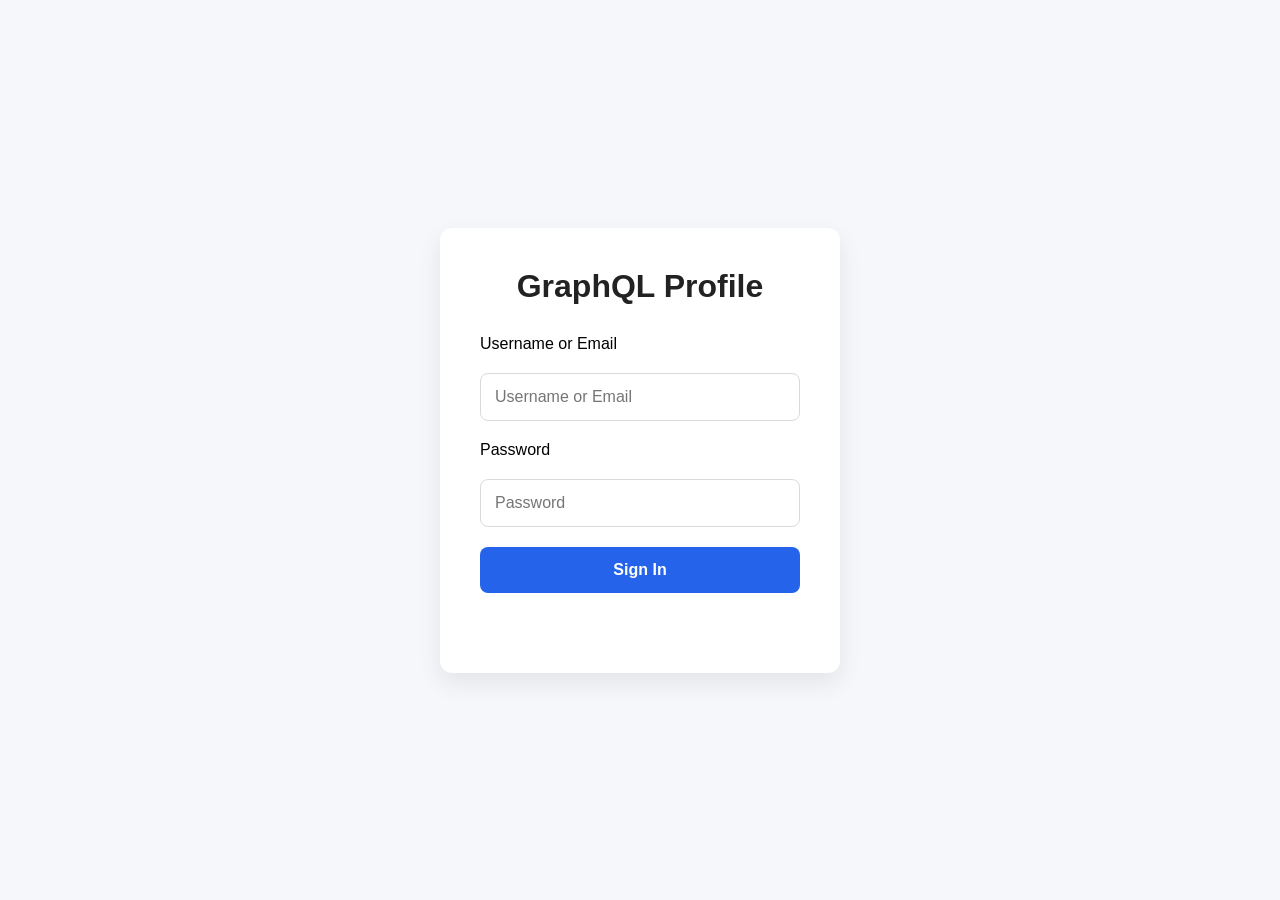
==== index.html @ 3471a65f "build arch && login html" ====
<!DOCTYPE html>
<html lang="en">
<head>
    <meta charset="UTF-8">
    <meta name="viewport" content="width=device-width, initial-scale=1.0">
    <title>Zone01- Profile</title>
     <link rel="stylesheet" href="css/login.css">
</head>
<body>

<div class="login-container">

    <h1>GraphQL Profile</h1>

    <form id="login-form">

        <label for="identifier">Username or Email</label>
        <input
            id="identifier"
            type="text"
            placeholder="Username or Email"
        >

        <label for="password">Password</label>
        <input
            id="password"
            type="password"
            placeholder="Password"
        >

        <button type="submit">
            Sign In
        </button>

        <p id="error-message"></p>

    </form>

</div>

<script type="module" src="./js/login.js"></script>

</body>
</html>
---- css/login.css ----
/* Reset */

* {
    margin: 0;
    padding: 0;
    box-sizing: border-box;
}

body {
    font-family: Arial, Helvetica, sans-serif;
    background-color: #f5f7fb;

    display: flex;
    justify-content: center;
    align-items: center;

    min-height: 100vh;
}

/* Login Card */

.login-container {
    width: 100%;
    max-width: 400px;

    background: white;

    padding: 40px;
    border-radius: 12px;

    box-shadow: 0 10px 25px rgba(0, 0, 0, 0.08);
}

/* Title */

.login-container h1 {
    text-align: center;
    margin-bottom: 30px;

    color: #222;
}

/* Form */

#login-form {
    display: flex;
    flex-direction: column;
    gap: 20px;
}

/* Inputs */

#login-form input {
    padding: 14px;

    border: 1px solid #d9d9d9;
    border-radius: 8px;

    font-size: 16px;

    outline: none;
    transition: 0.3s;
}

#login-form input:focus {
    border-color: #2563eb;
}

/* Button */

#login-form button {
    padding: 14px;

    border: none;
    border-radius: 8px;

    background-color: #2563eb;
    color: white;

    font-size: 16px;
    font-weight: bold;

    cursor: pointer;

    transition: 0.3s;
}

#login-form button:hover {
    background-color: #1d4ed8;
}

/* Error Message */

#error-message {
    min-height: 20px;

    color: #dc2626;

    text-align: center;

    font-size: 14px;
}
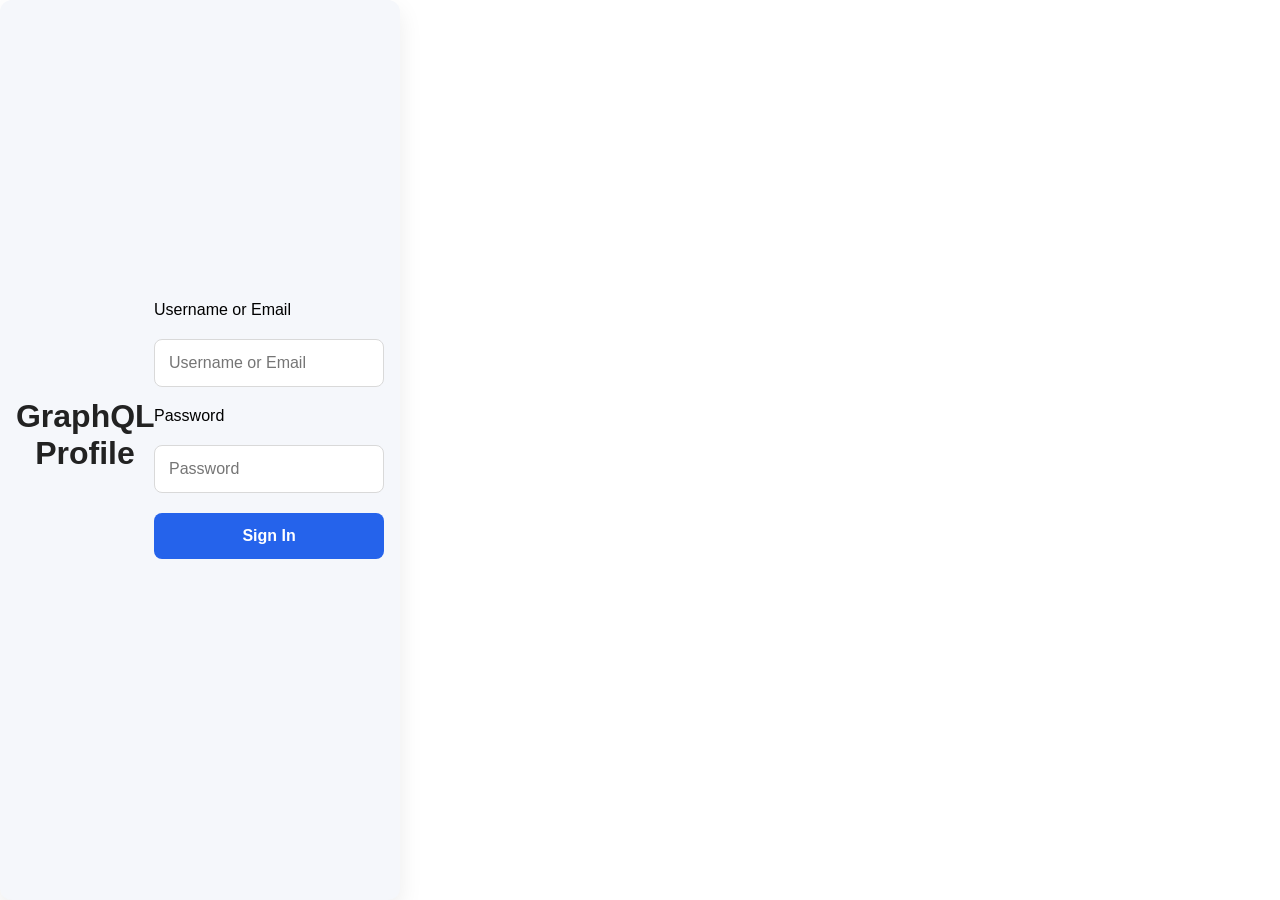
==== commit 9f8143a5: "change layout" ====
--- a/index.html
+++ b/index.html
@@ -3,42 +3,76 @@
 <head>
     <meta charset="UTF-8">
     <meta name="viewport" content="width=device-width, initial-scale=1.0">
-    <title>Zone01- Profile</title>
-     <link rel="stylesheet" href="css/login.css">
+    <title>Zone01 - GraphQL Profile</title>
+    <link rel="stylesheet" href="./css/style.css"> <!-- تقدر تجمع الـ CSS هنا -->
 </head>
 <body>
 
-<div class="login-container">
+    <!-- قسم تسجيل الدخول -->
+    <div id="login-section" class="login-container">
+        <h1>GraphQL Profile</h1>
+        <form id="login-form">
+            <label for="identifier">Username or Email</label>
+            <input id="identifier" type="text" placeholder="Username or Email">
+            
+            <label for="password">Password</label>
+            <input id="password" type="password" placeholder="Password">
+            
+            <button type="submit">Sign In</button>
+            <p id="error-message"></p>
+        </form>
+    </div>
 
-    <h1>GraphQL Profile</h1>
+    <!-- قسم البروفايل (غادي يكون مخفي في الأول) -->
+    <div id="profile-section" class="dashboard hidden">
+        <!-- هنا غتحط داكشي ديال الـ Layout لي قادينا في الرسالة السابقة -->
+        
+        <!-- Header -->
+        <header class="header">
+            <div class="logo">Zone01-GraphQL</div>
+            <div class="online-status"><span class="dot"></span> online</div>
+            <button id="logout-btn">Sign Out</button>
+        </header>
 
-    <form id="login-form">
+        <!-- Main Layout (Sidebar + Content) -->
+        <div class="main-container">
+            
+            <!-- Left Sidebar -->
+            <aside class="sidebar">
+                <div class="avatar-section" id="avatar-container">
+                    <!-- Avatar will be injected here -->
+                </div>
+                <div class="user-info" id="user-info-container">
+                    <!-- User info (username, cohort, etc.) will be injected here -->
+                </div>
+            </aside>
 
-        <label for="identifier">Username or Email</label>
-        <input
-            id="identifier"
-            type="text"
-            placeholder="Username or Email"
-        >
+            <!-- Right Content -->
+            <main class="content">
+                
+                <!-- Statistics Cards -->
+                <div class="stats-row" id="stats-container">
+                    <div class="stat-card" id="audit-card">...</div>
+                    <div class="stat-card" id="xp-card">...</div>
+                    <div class="stat-card" id="level-card">...</div>
+                </div>
 
-        <label for="password">Password</label>
-        <input
-            id="password"
-            type="password"
-            placeholder="Password"
-        >
+                <!-- Graphs Section -->
+                <div class="graphs-row">
+                    <div class="graph-card exp-graph">
+                        <h3>EXP over time</h3>
+                        <svg id="xp-graph" viewBox="0 0 700 350" preserveAspectRatio="none" style="width: 100%; height: 100%; min-height: 250px;"></svg>
+                    </div>
+                    
+                    <div class="graph-card skills-graph">
+                        <h3>Skills</h3>
+                        <div id="skills-chart"></div>
+                    </div>
+                </div>
+                
+            </main>
+        </div>
 
-        <button type="submit">
-            Sign In
-        </button>
-
-        <p id="error-message"></p>
-
-    </form>
-
-</div>
-
-<script type="module" src="./js/login.js"></script>
-
+    <script type="module" src="./js/main.js"></script>
 </body>
 </html>
--- a/css/style.css
+++ b/css/style.css
@@ -0,0 +1,329 @@
+/* =========================================================
+   1. الإعدادات العامة (Reset & Utilities)
+========================================================= */
+* {
+    margin: 0;
+    padding: 0;
+    box-sizing: border-box;
+}
+
+body {
+    font-family: 'Inter', -apple-system, BlinkMacSystemFont, "Segoe UI", Roboto, sans-serif;
+    /* حيدنا لون الخلفية من body وغادي نعطيوه لكل قسم بوحدو باش مايوقعش تضارب */
+}
+
+/* هاد الكلاس هو باش كنخفيو الصفحات */
+.hidden {
+    display: none !important;
+}
+
+
+/* =========================================================
+   2. قسم تسجيل الدخول (Login Section)
+========================================================= */
+#login-section {
+    background-color: #f5f7fb;
+    display: flex;
+    justify-content: center;
+    align-items: center;
+    min-height: 100vh;
+}
+
+.login-container {
+    width: 100%;
+    max-width: 400px;
+    background: white;
+    padding: 40px;
+    border-radius: 12px;
+    box-shadow: 0 10px 25px rgba(0, 0, 0, 0.08);
+}
+
+.login-container h1 {
+    text-align: center;
+    margin-bottom: 30px;
+    color: #222;
+}
+
+#login-form {
+    display: flex;
+    flex-direction: column;
+    gap: 20px;
+}
+
+#login-form input {
+    padding: 14px;
+    border: 1px solid #d9d9d9;
+    border-radius: 8px;
+    font-size: 16px;
+    outline: none;
+    transition: 0.3s;
+}
+
+#login-form input:focus {
+    border-color: #2563eb;
+}
+
+#login-form button {
+    padding: 14px;
+    border: none;
+    border-radius: 8px;
+    background-color: #2563eb;
+    color: white;
+    font-size: 16px;
+    font-weight: bold;
+    cursor: pointer;
+    transition: 0.3s;
+}
+
+#login-form button:hover {
+    background-color: #1d4ed8;
+}
+
+#error-message {
+    min-height: 20px;
+    color: #dc2626;
+    text-align: center;
+    font-size: 14px;
+}
+
+
+/* =========================================================
+   3. قسم البروفايل (Profile Section) - الهيكلة العامة
+========================================================= */
+#profile-section {
+    background-color: #0b0f19;
+    color: white;
+    min-height: 100vh;
+    padding: 20px;
+    display: flex;
+    flex-direction: column;
+}
+
+.dashboard {
+    width: 100%;
+    /* حيدنا max-width: 1200px باش يشد العرض كامل */
+    flex: 1; /* باش ياخد الطول ديال الشاشة كامل */
+    display: flex;
+    flex-direction: column;
+    gap: 20px;
+}
+
+/* التقسيم ديال السايدبار والمحتوى */
+.main-container {
+    display: grid;
+    grid-template-columns: 280px 1fr; /* السايدبار فيه 280px والباقي للمحتوى */
+    gap: 20px;
+    flex: 1; /* كيتمدد باش يعمر الفراغ اللي لتحت */
+}
+
+/* السايدبار (Left) - جمعنا الصورة والمعلومات في عمود واحد متصل بحال الصورة */
+.sidebar {
+    background: #1e293b;
+    border-radius: 12px;
+    padding: 20px;
+    display: flex;
+    flex-direction: column;
+    gap: 30px; /* مسافة بين الصورة والمعلومات */
+    border: 1px solid #1b2338;
+}
+
+/* المحتوى (Right) */
+.content {
+    display: flex;
+    flex-direction: column;
+    gap: 20px;
+}
+
+.stats-row {
+    display: grid;
+    grid-template-columns: repeat(3, 1fr);
+    gap: 20px;
+}
+
+.graphs-row {
+    display: grid;
+    /* عطينا لـ EXP مساحة كبر شوية من Skills بحال اللي في الديزاين ديالك */
+    grid-template-columns: 1.5fr 1fr; 
+    gap: 20px;
+    flex: 1; /* كيتمدد باش يعمر الطول ديال الصفحة */
+}
+
+
+/* =========================================================
+   4. قسم البروفايل (Profile Section) - العناصر (Components)
+========================================================= */
+
+/* Header */
+header.header {
+    border: 1px solid #1b2338;
+    background: #1e293b;
+    display: flex;
+    align-items: center;
+    justify-content: space-between;
+    padding: 15px 30px;
+    border-radius: 12px;
+    color: #fff;
+}
+
+/* Logout Button style in header */
+#logout-btn {
+    padding: 8px 16px;
+    background-color: #dc2626;
+    color: white;
+    border: none;
+    border-radius: 6px;
+    cursor: pointer;
+    font-weight: bold;
+    transition: 0.3s;
+}
+#logout-btn:hover { background-color: #b91c1c; }
+
+/* Status (Online) */
+.header .online-status {
+    position: relative;
+    margin-right: 20px; /* باش نبعدوها على زر الخروج شوية */
+}
+
+.header .online-status::before {
+    content: "";
+    position: absolute;
+    top: 50%;
+    transform: translateY(-50%);
+    left: -12px;
+    width: 6px;
+    height: 6px;
+    background: rgb(43, 255, 0);
+    border-radius: 50%;
+}
+
+.header .online-status::after {
+    content: "";
+    position: absolute;
+    top: 50%;
+    transform: translateY(-50%);
+    left: -17px;
+    width: 16px;
+    height: 16px;
+    background: #0f03;
+    border-radius: 50%;
+    animation: hover 1.8s ease-in-out both alternate infinite;
+}
+
+/* Avatar Section */
+.avatar-section, .user-info {
+    background: transparent;
+    border: none;
+    padding: 0;
+}
+
+.avatar {
+    width: 120px;
+    height: 120px;
+    border-radius: 50%;
+    object-fit: cover;
+    border: 3px solid #4f46e5;
+}
+
+/* User Info Section */
+.user-info {
+    background: #1e293b;
+    border-radius: 12px;
+    padding: 20px;
+}
+
+.user-info h2 { color: #9ca3af; font-weight: 400; font-size: 16px; }
+.user-info h1 { color: #bbd6df; font-size: 32px; margin: 10px 0; }
+.user-info p { color: #9ca3af; }
+
+/* Cards (Statistics) */
+.stat-card {
+    background: #1e293b;
+    border-radius: 12px;
+    padding: 20px;
+}
+
+.stat-card h3 {
+    font-size: 16px;
+    color: #cbd5e1;
+    margin-bottom: 10px;
+}
+
+.stat-card span {
+    font-size: 36px;
+    font-weight: bold;
+    color: white;
+}
+
+/* Graph Cards */
+.graph-card {
+    background: white; 
+    padding: 20px;
+    border-radius: 12px;
+    box-shadow: 0 5px 20px rgba(0,0,0,.1);
+    color: #333;
+    display: flex;
+    flex-direction: column;
+}
+
+.graph-card svg {
+    flex: 1;
+}
+
+.graph-card h3 {
+    margin-bottom: 20px;
+}
+
+/* Skills Chart */
+#skills-chart {
+    display: flex;
+    flex-direction: column;
+    gap: 15px;
+}
+
+.skill {
+    display: flex;
+    align-items: center;
+    gap: 15px;
+}
+
+.skill > span {
+    width: 100px;
+    color: #374151;
+    font-weight: 500;
+}
+
+.skill-bar {
+    position: relative;
+    flex: 1;
+    height: 25px;
+    background: #e5e7eb;
+    border-radius: 6px;
+    overflow: hidden;
+}
+
+.skill-value {
+    height: 100%;
+    background: #4f46e5;
+    border-radius: 6px;
+}
+
+.skill-bar > span {
+    position: absolute;
+    right: 8px;
+    top: 50%;
+    transform: translateY(-50%);
+    color: white;
+    font-size: 12px;
+    font-weight: bold;
+}
+
+@keyframes hover {
+    0%,
+    100% {
+        transform: translateY(-50%) scale(1);
+    }
+
+    50% {
+        transform: translateY(-50%) scale(0.4);
+    }
+}
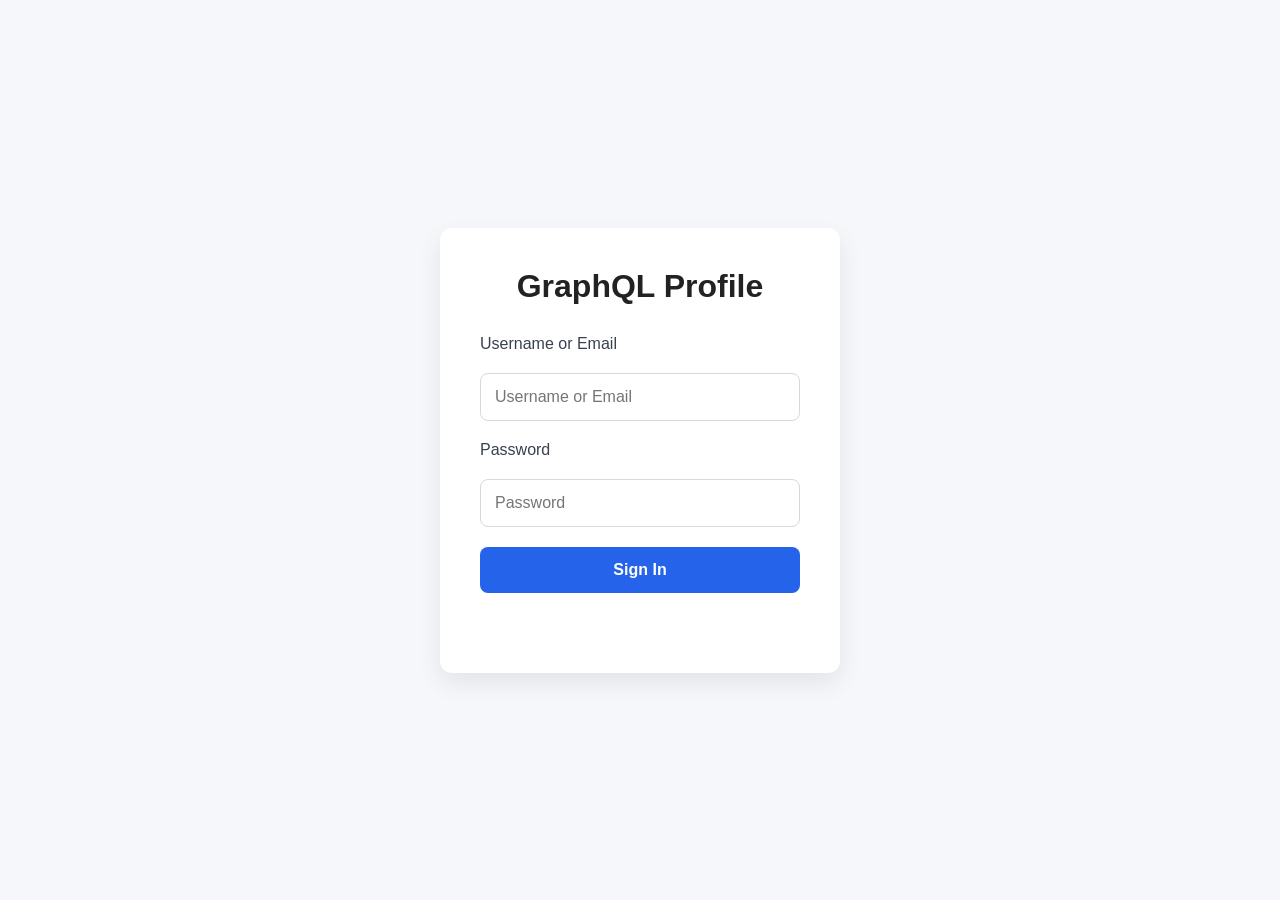
==== commit 6109a641: "update style and graph" ====
--- a/index.html
+++ b/index.html
@@ -4,14 +4,14 @@
     <meta charset="UTF-8">
     <meta name="viewport" content="width=device-width, initial-scale=1.0">
     <title>Zone01 - GraphQL Profile</title>
-    <link rel="stylesheet" href="./css/style.css"> <!-- تقدر تجمع الـ CSS هنا -->
+    <link rel="stylesheet" href="./css/style.css">
 </head>
 <body>
 
-    <!-- قسم تسجيل الدخول -->
+    <!-- قسم تسجيل الدخول (Login Section) -->
     <div id="login-section" class="login-container">
-        <h1>GraphQL Profile</h1>
         <form id="login-form">
+            <h1>GraphQL Profile</h1>
             <label for="identifier">Username or Email</label>
             <input id="identifier" type="text" placeholder="Username or Email">
             
@@ -23,55 +23,67 @@
         </form>
     </div>
 
-    <!-- قسم البروفايل (غادي يكون مخفي في الأول) -->
-    <div id="profile-section" class="dashboard hidden">
-        <!-- هنا غتحط داكشي ديال الـ Layout لي قادينا في الرسالة السابقة -->
+    <!-- قسم البروفايل (Profile Section) - مخفي في الأول -->
+    <div id="profile-section" class="hidden">
         
-        <!-- Header -->
-        <header class="header">
-            <div class="logo">Zone01-GraphQL</div>
-            <div class="online-status"><span class="dot"></span> online</div>
-            <button id="logout-btn">Sign Out</button>
-        </header>
+        <!-- الكونتينيير الداخلي (80% وموسط) -->
+        <div class="dashboard"> 
+            
+            <!-- Header -->
+            <header class="header">
+                <div class="logo">Graph-QL</div>
+                <div class="online-status"><span class="dot"></span> online</div>
+                <button id="logout-btn">Sign Out</button>
+            </header>
 
-        <!-- Main Layout (Sidebar + Content) -->
-        <div class="main-container">
-            
-            <!-- Left Sidebar -->
-            <aside class="sidebar">
-                <div class="avatar-section" id="avatar-container">
-                    <!-- Avatar will be injected here -->
-                </div>
-                <div class="user-info" id="user-info-container">
-                    <!-- User info (username, cohort, etc.) will be injected here -->
-                </div>
-            </aside>
+            <!-- Main Layout (Sidebar + Content) -->
+            <div class="main-container">
+                
+                <!-- Left Sidebar -->
+                <aside class="sidebar">
+                    <div class="avatar-section" id="avatar-container">
+                        <!-- Avatar will be injected here -->
+                    </div>
+                    <div class="user-info" id="user-info-container">
+                        <!-- User info will be injected here -->
+                    </div>
+                </aside>
 
-            <!-- Right Content -->
-            <main class="content">
-                
-                <!-- Statistics Cards -->
-                <div class="stats-row" id="stats-container">
-                    <div class="stat-card" id="audit-card">...</div>
-                    <div class="stat-card" id="xp-card">...</div>
-                    <div class="stat-card" id="level-card">...</div>
-                </div>
+                <!-- Right Content -->
+                <main class="content">
+                    
+                    <!-- Statistics Cards -->
+                    <div class="stats-row" id="stats-container">
+                        <div class="stat-card" id="audit-card">
+                            <!-- Audit data will be injected here -->
+                        </div>
+                        <div class="stat-card" id="xp-card">
+                            <!-- XP data will be injected here -->
+                        </div>
+                        <div class="stat-card" id="level-card">
+                            <!-- Level data will be injected here -->
+                        </div>
+                    </div>
 
-                <!-- Graphs Section -->
-                <div class="graphs-row">
-                    <div class="graph-card exp-graph">
-                        <h3>EXP over time</h3>
-                        <svg id="xp-graph" viewBox="0 0 700 350" preserveAspectRatio="none" style="width: 100%; height: 100%; min-height: 250px;"></svg>
+                    <!-- Graphs Section -->
+                    <div class="graphs-row">
+                        <div class="graph-card exp-graph">
+                            <h3>EXP over time</h3>
+                            <!-- تحسين الرسم البياني بـ viewBox ليصبح responsive -->
+                            <svg id="xp-graph" viewBox="-80 -10 720 360" preserveAspectRatio="none" style="width: 100%; height: 100%; min-height: 250px;"></svg>
+                        </div>
+                        
+                        <div class="graph-card skills-graph">
+                            <h3>Skills</h3>
+                            <!-- هنا سيتم رسم المهارات بـ SVG -->
+                            <div id="skills-chart"></div>
+                        </div>
                     </div>
                     
-                    <div class="graph-card skills-graph">
-                        <h3>Skills</h3>
-                        <div id="skills-chart"></div>
-                    </div>
-                </div>
-                
-            </main>
+                </main>
+            </div>
         </div>
+    </div>
 
     <script type="module" src="./js/main.js"></script>
 </body>
--- a/css/style.css
+++ b/css/style.css
@@ -9,10 +9,9 @@
 
 body {
     font-family: 'Inter', -apple-system, BlinkMacSystemFont, "Segoe UI", Roboto, sans-serif;
-    /* حيدنا لون الخلفية من body وغادي نعطيوه لكل قسم بوحدو باش مايوقعش تضارب */
-}
-
-/* هاد الكلاس هو باش كنخفيو الصفحات */
+}
+
+/* الكلاس الخاص بإخفاء الصفحات لـ SPA */
 .hidden {
     display: none !important;
 }
@@ -29,28 +28,30 @@
     min-height: 100vh;
 }
 
-.login-container {
+.login-container form {
     width: 100%;
     max-width: 400px;
     background: white;
     padding: 40px;
     border-radius: 12px;
     box-shadow: 0 10px 25px rgba(0, 0, 0, 0.08);
+    display: flex;
+    flex-direction: column;
+    gap: 20px;
 }
 
 .login-container h1 {
     text-align: center;
-    margin-bottom: 30px;
+    margin-bottom: 10px;
     color: #222;
 }
 
-#login-form {
-    display: flex;
-    flex-direction: column;
-    gap: 20px;
-}
-
-#login-form input {
+.login-container label {
+    font-weight: 500;
+    color: #374151;
+}
+
+.login-container input {
     padding: 14px;
     border: 1px solid #d9d9d9;
     border-radius: 8px;
@@ -59,11 +60,11 @@
     transition: 0.3s;
 }
 
-#login-form input:focus {
+.login-container input:focus {
     border-color: #2563eb;
 }
 
-#login-form button {
+.login-container button {
     padding: 14px;
     border: none;
     border-radius: 8px;
@@ -75,97 +76,52 @@
     transition: 0.3s;
 }
 
-#login-form button:hover {
+.login-container button:hover {
     background-color: #1d4ed8;
 }
 
 #error-message {
-    min-height: 20px;
     color: #dc2626;
     text-align: center;
     font-size: 14px;
-}
-
-
-/* =========================================================
-   3. قسم البروفايل (Profile Section) - الهيكلة العامة
+    min-height: 20px;
+}
+
+
+/* =========================================================
+   3. قسم البروفايل (Profile Section) - تطبيق الألوان الفخمة
 ========================================================= */
 #profile-section {
-    background-color: #0b0f19;
-    color: white;
+    background-color: #000000; /* الخلفية السوداء */
+    color: #E1DCC9; /* لون النصوص الكريمي */
+    width: 100%;
     min-height: 100vh;
-    padding: 20px;
+    padding: 20px 0;
     display: flex;
     flex-direction: column;
 }
 
 .dashboard {
-    width: 100%;
-    /* حيدنا max-width: 1200px باش يشد العرض كامل */
-    flex: 1; /* باش ياخد الطول ديال الشاشة كامل */
-    display: flex;
-    flex-direction: column;
-    gap: 20px;
-}
-
-/* التقسيم ديال السايدبار والمحتوى */
-.main-container {
-    display: grid;
-    grid-template-columns: 280px 1fr; /* السايدبار فيه 280px والباقي للمحتوى */
-    gap: 20px;
-    flex: 1; /* كيتمدد باش يعمر الفراغ اللي لتحت */
-}
-
-/* السايدبار (Left) - جمعنا الصورة والمعلومات في عمود واحد متصل بحال الصورة */
-.sidebar {
-    background: #1e293b;
-    border-radius: 12px;
-    padding: 20px;
-    display: flex;
-    flex-direction: column;
-    gap: 30px; /* مسافة بين الصورة والمعلومات */
-    border: 1px solid #1b2338;
-}
-
-/* المحتوى (Right) */
-.content {
-    display: flex;
-    flex-direction: column;
-    gap: 20px;
-}
-
-.stats-row {
-    display: grid;
-    grid-template-columns: repeat(3, 1fr);
-    gap: 20px;
-}
-
-.graphs-row {
-    display: grid;
-    /* عطينا لـ EXP مساحة كبر شوية من Skills بحال اللي في الديزاين ديالك */
-    grid-template-columns: 1.5fr 1fr; 
-    gap: 20px;
-    flex: 1; /* كيتمدد باش يعمر الطول ديال الصفحة */
-}
-
-
-/* =========================================================
-   4. قسم البروفايل (Profile Section) - العناصر (Components)
-========================================================= */
+    width: 80%; /* الكونتينيير الداخلي 80% */
+    margin: 0 auto;
+    flex: 1;
+    display: flex;
+    flex-direction: column;
+    gap: 20px;
+}
 
 /* Header */
 header.header {
-    border: 1px solid #1b2338;
-    background: #1e293b;
+    border: 1px solid #412D15; /* إطار بالبني الفاتح */
+    background: #1F150C; /* لون الخلفية بني داكن جداً */
     display: flex;
     align-items: center;
     justify-content: space-between;
     padding: 15px 30px;
     border-radius: 12px;
-    color: #fff;
-}
-
-/* Logout Button style in header */
+}
+
+/* Logout Button */
 #logout-btn {
     padding: 8px 16px;
     background-color: #dc2626;
@@ -181,7 +137,7 @@
 /* Status (Online) */
 .header .online-status {
     position: relative;
-    margin-right: 20px; /* باش نبعدوها على زر الخروج شوية */
+    margin-right: 20px;
 }
 
 .header .online-status::before {
@@ -209,7 +165,25 @@
     animation: hover 1.8s ease-in-out both alternate infinite;
 }
 
-/* Avatar Section */
+/* Main Layout (Sidebar + Content) */
+.main-container {
+    display: grid;
+    grid-template-columns: 280px 1fr;
+    gap: 20px;
+    flex: 1;
+}
+
+/* Sidebar (Left) */
+.sidebar {
+    background: #1F150C;
+    border: 1px solid #412D15;
+    border-radius: 12px;
+    padding: 20px;
+    display: flex;
+    flex-direction: column;
+    gap: 30px;
+}
+
 .avatar-section, .user-info {
     background: transparent;
     border: none;
@@ -221,23 +195,32 @@
     height: 120px;
     border-radius: 50%;
     object-fit: cover;
-    border: 3px solid #4f46e5;
+    border: 3px solid #412D15; /* إطار الصورة */
 }
 
 /* User Info Section */
-.user-info {
-    background: #1e293b;
-    border-radius: 12px;
-    padding: 20px;
-}
-
-.user-info h2 { color: #9ca3af; font-weight: 400; font-size: 16px; }
-.user-info h1 { color: #bbd6df; font-size: 32px; margin: 10px 0; }
-.user-info p { color: #9ca3af; }
-
-/* Cards (Statistics) */
+.user-info h2 { color: #a39c87; font-weight: 400; font-size: 16px; }
+.user-info h1 { color: #E1DCC9; font-size: 32px; margin: 10px 0; }
+.user-info p { color: #a39c87; }
+
+/* Content (Right) */
+.content {
+    display: flex;
+    flex-direction: column;
+    gap: 20px;
+}
+
+/* Stats Row */
+.stats-row {
+    display: grid;
+    grid-template-columns: repeat(3, 1fr);
+    gap: 20px;
+}
+
+/* Stats Cards */
 .stat-card {
-    background: #1e293b;
+    background: #1F150C;
+    border: 1px solid #412D15;
     border-radius: 12px;
     padding: 20px;
 }
@@ -251,72 +234,41 @@
 .stat-card span {
     font-size: 36px;
     font-weight: bold;
-    color: white;
+    color: #E1DCC9; /* لون النص الكريمي */
 }
 
 /* Graph Cards */
 .graph-card {
-    background: white; 
+    background: #1F150C; /* لون الخلفية البني الداكن جداً للرسوم */
+    border: 1px solid #412D15;
     padding: 20px;
     border-radius: 12px;
-    box-shadow: 0 5px 20px rgba(0,0,0,.1);
-    color: #333;
-    display: flex;
-    flex-direction: column;
-}
-
-.graph-card svg {
-    flex: 1;
+    color: #E1DCC9; /* لون النص الكريمي */
+    display: flex;
+    flex-direction: column;
 }
 
 .graph-card h3 {
     margin-bottom: 20px;
-}
-
-/* Skills Chart */
-#skills-chart {
-    display: flex;
-    flex-direction: column;
-    gap: 15px;
-}
-
-.skill {
-    display: flex;
-    align-items: center;
-    gap: 15px;
-}
-
-.skill > span {
-    width: 100px;
-    color: #374151;
-    font-weight: 500;
-}
-
-.skill-bar {
-    position: relative;
-    flex: 1;
-    height: 25px;
-    background: #e5e7eb;
-    border-radius: 6px;
-    overflow: hidden;
-}
-
-.skill-value {
-    height: 100%;
-    background: #4f46e5;
-    border-radius: 6px;
-}
-
-.skill-bar > span {
-    position: absolute;
-    right: 8px;
-    top: 50%;
-    transform: translateY(-50%);
-    color: white;
-    font-size: 12px;
-    font-weight: bold;
-}
-
+    color: #E1DCC9;
+}
+
+/* Graphs Row */
+.graphs-row {
+    display: grid;
+    grid-template-columns: 1.5fr 1fr;
+    gap: 20px;
+    flex: 1;
+}
+
+/* تحسين الـ SVG داخل البطاقة */
+.graph-card svg {
+    flex: 1;
+}
+
+/* =========================================================
+   4. Animations
+========================================================= */
 @keyframes hover {
     0%,
     100% {
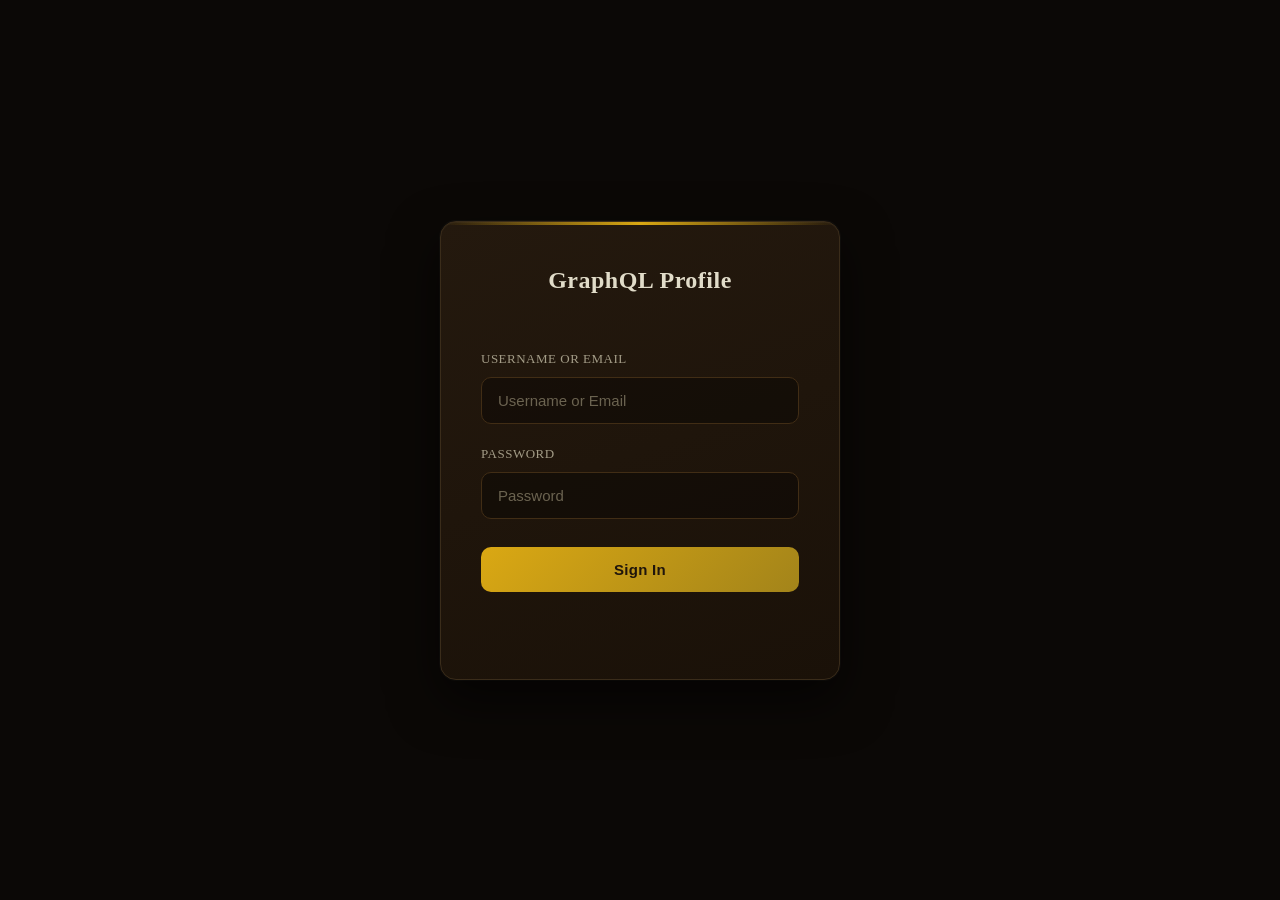
==== commit b0e55d16: "disign the login section && upd user-info and" ====
--- a/index.html
+++ b/index.html
@@ -8,7 +8,6 @@
 </head>
 <body>
 
-    <!-- قسم تسجيل الدخول (Login Section) -->
     <div id="login-section" class="login-container">
         <form id="login-form">
             <h1>GraphQL Profile</h1>
@@ -23,18 +22,20 @@
         </form>
     </div>
 
-    <!-- قسم البروفايل (Profile Section) - مخفي في الأول -->
     <div id="profile-section" class="hidden">
         
-        <!-- الكونتينيير الداخلي (80% وموسط) -->
         <div class="dashboard"> 
             
             <!-- Header -->
             <header class="header">
-                <div class="logo">Graph-QL</div>
-                <div class="online-status"><span class="dot"></span> online</div>
+                <div class="logo">
+                <svg width="24" height="24" viewBox="0 0 24 24" fill="#a39c87" xmlns="http://www.w3.org/2000/svg">
+                <path d="M14.051 2.751l4.935 2.85c.816-.859 2.173-.893 3.032-.077.148.14.274.301.377.477.589 1.028.232 2.339-.796 2.928-.174.1-.361.175-.558.223v5.699c1.146.273 1.854 1.423 1.58 2.569-.048.204-.127.4-.232.581-.592 1.023-1.901 1.374-2.927.782-.196-.113-.375-.259-.526-.429l-4.905 2.832c.372 1.124-.238 2.335-1.361 2.706-.217.071-.442.108-.67.108-1.181.001-2.139-.955-2.14-2.136 0-.205.029-.41.088-.609l-4.936-2.847c-.816.854-2.171.887-3.026.07-.854-.816-.886-2.171-.07-3.026.283-.297.646-.506 1.044-.603l.001-5.699c-1.15-.276-1.858-1.433-1.581-2.584.047-.198.123-.389.224-.566.592-1.024 1.902-1.374 2.927-.782.177.101.339.228.48.377l4.938-2.85C9.613 1.612 10.26.423 11.39.088 11.587.029 11.794 0 12 0c1.181-.001 2.139.954 2.14 2.134.001.209-.03.418-.089.617zm-.515.877c-.019.021-.037.039-.058.058l6.461 11.19c.026-.009.056-.016.082-.023V9.146c-1.145-.283-1.842-1.442-1.558-2.588.006-.024.012-.049.019-.072l-4.946-2.858zm-3.015.059l-.06-.06-4.946 2.852c.327 1.135-.327 2.318-1.461 2.645-.026.008-.051.014-.076.021v5.708l.084.023 6.461-11.19-.002.001zm2.076.507c-.39.112-.803.112-1.192 0l-6.46 11.189c.294.283.502.645.6 1.041h12.911c.097-.398.307-.761.603-1.044L12.597 4.194zm.986 16.227l4.913-2.838c-.015-.047-.027-.094-.038-.142H5.542l-.021.083 4.939 2.852c.388-.404.934-.653 1.54-.653.627 0 1.19.269 1.583.698z"></path>
+                </svg>graph-QL</div>
+                <div id="cohort"><span></span></div>
                 <button id="logout-btn">Sign Out</button>
             </header>
+
 
             <!-- Main Layout (Sidebar + Content) -->
             <div class="main-container">
@@ -68,15 +69,13 @@
                     <!-- Graphs Section -->
                     <div class="graphs-row">
                         <div class="graph-card exp-graph">
-                            <h3>EXP over time</h3>
-                            <!-- تحسين الرسم البياني بـ viewBox ليصبح responsive -->
+                            <h3>XP over time</h3>
                             <svg id="xp-graph" viewBox="-80 -10 720 360" preserveAspectRatio="none" style="width: 100%; height: 100%; min-height: 250px;"></svg>
                         </div>
                         
                         <div class="graph-card skills-graph">
                             <h3>Skills</h3>
-                            <!-- هنا سيتم رسم المهارات بـ SVG -->
-                            <div id="skills-chart"></div>
+                            <svg id="skills-chart" viewBox="0 0 500 400" preserveAspectRatio="none" style="width: 100%; height: 100%; min-height: 250px;"></svg>
                         </div>
                     </div>
                     
@@ -84,7 +83,7 @@
             </div>
         </div>
     </div>
+    <script type="module" src="./js/main.js"></script>
 
-    <script type="module" src="./js/main.js"></script>
 </body>
 </html>
--- a/css/style.css
+++ b/css/style.css
@@ -1,99 +1,131 @@
-/* =========================================================
-   1. الإعدادات العامة (Reset & Utilities)
-========================================================= */
 * {
     margin: 0;
     padding: 0;
     box-sizing: border-box;
 }
 
+html, body {
+    height: 100%;
+    margin: 0;
+}
+
 body {
-    font-family: 'Inter', -apple-system, BlinkMacSystemFont, "Segoe UI", Roboto, sans-serif;
-}
-
-/* الكلاس الخاص بإخفاء الصفحات لـ SPA */
+    background-color: #0b0806;
+    display: flex;
+    justify-content: center;
+    align-items: center;
+}
+
 .hidden {
     display: none !important;
 }
 
-
-/* =========================================================
-   2. قسم تسجيل الدخول (Login Section)
-========================================================= */
+/* (Sign In) - Dark/Earthy Theme */
 #login-section {
-    background-color: #f5f7fb;
-    display: flex;
-    justify-content: center;
-    align-items: center;
-    min-height: 100vh;
-}
-
-.login-container form {
+    position: relative;
     width: 100%;
     max-width: 400px;
-    background: white;
-    padding: 40px;
-    border-radius: 12px;
-    box-shadow: 0 10px 25px rgba(0, 0, 0, 0.08);
-    display: flex;
-    flex-direction: column;
-    gap: 20px;
+    background: linear-gradient(160deg, #24190e 0%, #1a1108 100%);
+    padding: 45px 40px;
+    border-radius: 16px;
+    border: 1px solid #3a2c1a;
+    box-shadow:
+        0 20px 50px rgba(0, 0, 0, 0.6),
+        0 0 0 1px rgba(163, 156, 135, 0.05),
+        inset 0 1px 0 rgba(255, 255, 255, 0.03);
+    overflow: hidden;
+}
+#login-section::before {
+    content: "";
+    position: absolute;
+    top: 0; left: 0; right: 0;
+    height: 3px;
+    background: linear-gradient(90deg, transparent, #daa813, transparent);
+}
+
+/* thin glowing top accent line */
+.login-container::before {
+    content: "";
+    position: absolute;
+    top: 0; left: 0; right: 0;
+    height: 3px;
+    background: linear-gradient(90deg, transparent, #daa813, transparent);
 }
 
 .login-container h1 {
     text-align: center;
-    margin-bottom: 10px;
-    color: #222;
-}
-
-.login-container label {
-    font-weight: 500;
-    color: #374151;
-}
-
-.login-container input {
-    padding: 14px;
-    border: 1px solid #d9d9d9;
-    border-radius: 8px;
-    font-size: 16px;
+    margin-bottom: 35px;
+    color: #E1DCC9;
+    font-size: 24px;
+    letter-spacing: 0.5px;
+}
+
+#login-form {
+    display: flex;
+    flex-direction: column;
+    gap: 22px;
+}
+
+#login-form label {
+    color: #a39c87;
+    font-size: 13px;
+    letter-spacing: 0.5px;
+    text-transform: uppercase;
+    margin-bottom: -12px;
+}
+
+#login-form input {
+    padding: 14px 16px;
+    background-color: rgba(0, 0, 0, 0.35);
+    border: 1px solid #412D15;
+    color: #E1DCC9;
+    border-radius: 10px;
+    font-size: 15px;
     outline: none;
-    transition: 0.3s;
-}
-
-.login-container input:focus {
-    border-color: #2563eb;
-}
-
-.login-container button {
+    transition: 0.25s ease;
+}
+
+#login-form input::placeholder {
+    color: #6b6350;
+}
+
+#login-form input:focus {
+    border-color: #daa813;
+    box-shadow: 0 0 0 3px rgba(218, 168, 19, 0.15);
+}
+
+#login-form button {
+    margin-top: 6px;
     padding: 14px;
     border: none;
-    border-radius: 8px;
-    background-color: #2563eb;
-    color: white;
-    font-size: 16px;
-    font-weight: bold;
+    border-radius: 10px;
+    background: linear-gradient(135deg, #daa813, #a3841a);
+    color: #1F150C;
+    font-size: 15px;
+    font-weight: bold;
+    letter-spacing: 0.3px;
     cursor: pointer;
-    transition: 0.3s;
-}
-
-.login-container button:hover {
-    background-color: #1d4ed8;
+    transition: 0.25s ease;
+}
+
+#login-form button:hover {
+    filter: brightness(1.1);
+    transform: translateY(-1px);
+    box-shadow: 0 6px 16px rgba(218, 168, 19, 0.25);
 }
 
 #error-message {
-    color: #dc2626;
+    min-height: 20px;
+    color: #f87171;
     text-align: center;
-    font-size: 14px;
-    min-height: 20px;
-}
-
-
-/* =========================================================
-   3. قسم البروفايل (Profile Section) - تطبيق الألوان الفخمة
-========================================================= */
+    font-size: 13px;
+    font-weight: 600;
+}
+
+/* (Profile Section)  */
 #profile-section {
-    background-color: #000000; /* الخلفية السوداء */
-    color: #E1DCC9; /* لون النصوص الكريمي */
+    background-color: #000000; 
+    color: #E1DCC9; 
     width: 100%;
     min-height: 100vh;
     padding: 20px 0;
@@ -102,7 +134,7 @@
 }
 
 .dashboard {
-    width: 80%; /* الكونتينيير الداخلي 80% */
+    width: 80%; 
     margin: 0 auto;
     flex: 1;
     display: flex;
@@ -112,22 +144,29 @@
 
 /* Header */
 header.header {
-    border: 1px solid #412D15; /* إطار بالبني الفاتح */
-    background: #1F150C; /* لون الخلفية بني داكن جداً */
+    border: 1px solid #412D15; 
+    background: #1F150C; 
     display: flex;
     align-items: center;
     justify-content: space-between;
     padding: 15px 30px;
     border-radius: 12px;
 }
-
+.logo {
+    display: flex;
+    align-items: center;
+    gap: 10px;
+    font-size: 20px;
+    font-weight: bold;
+    color: #a39c87; 
+}
 /* Logout Button */
 #logout-btn {
     padding: 8px 16px;
-    background-color: #dc2626;
+    background-color: #5f4934;
     color: white;
     border: none;
-    border-radius: 6px;
+    border-radius: 10px;
     cursor: pointer;
     font-weight: bold;
     transition: 0.3s;
@@ -135,32 +174,35 @@
 #logout-btn:hover { background-color: #b91c1c; }
 
 /* Status (Online) */
-.header .online-status {
+#cohort {
     position: relative;
     margin-right: 20px;
-}
-
-.header .online-status::before {
+    display: flex;
+    align-items: center;
+}
+
+#cohort::before {
     content: "";
     position: absolute;
     top: 50%;
+    left: -12px;
     transform: translateY(-50%);
-    left: -12px;
     width: 6px;
     height: 6px;
     background: rgb(43, 255, 0);
     border-radius: 50%;
-}
-
-.header .online-status::after {
+    z-index: 2;
+}
+
+#cohort::after {
     content: "";
     position: absolute;
     top: 50%;
+    left: -17px;
     transform: translateY(-50%);
-    left: -17px;
     width: 16px;
     height: 16px;
-    background: #0f03;
+    background: rgba(43, 255, 0, 0.2);
     border-radius: 50%;
     animation: hover 1.8s ease-in-out both alternate infinite;
 }
@@ -175,34 +217,79 @@
 
 /* Sidebar (Left) */
 .sidebar {
-    background: #1F150C;
+    background: linear-gradient(160deg, #24190e 0%, #1a1108 100%);
     border: 1px solid #412D15;
-    border-radius: 12px;
-    padding: 20px;
+    border-radius: 16px;
+    padding: 35px 20px;
+    display: flex;
+    flex-direction: column;
+    align-items: center;
+    gap: 22px;
+    word-break: break-word;
+    box-shadow: inset 0 1px 0 rgba(255, 255, 255, 0.03);
+}
+
+.avatar-section {
+    background: transparent;
+    padding: 0;
+    display: flex;
+    justify-content: center;
+}
+.user-info .usrnm {
+    color: #E1DCC9;
+    font-size: 18px;
+    font-style: italic;
+    font-weight: bold;
+    margin: 0;
+}
+.user-info{
+    color: #daa813;
+    font-size: 17px;
+    text-align: left;
     display: flex;
     flex-direction: column;
     gap: 30px;
 }
 
-.avatar-section, .user-info {
-    background: transparent;
-    border: none;
-    padding: 0;
-}
-
 .avatar {
-    width: 120px;
-    height: 120px;
+    width: 110px;
+    height: 110px;
     border-radius: 50%;
     object-fit: cover;
-    border: 3px solid #412D15; /* إطار الصورة */
+    border: 3px solid #daa813;
+    box-shadow: 0 0 0 4px rgba(218, 168, 19, 0.12), 0 8px 20px rgba(0, 0, 0, 0.5);
 }
 
 /* User Info Section */
-.user-info h2 { color: #a39c87; font-weight: 400; font-size: 16px; }
-.user-info h1 { color: #E1DCC9; font-size: 32px; margin: 10px 0; }
-.user-info p { color: #a39c87; }
-
+
+.user-info {
+    color: #daa813;
+    font-size: 17px;
+    text-align: center;
+    display: flex;
+    flex-direction: column;
+    gap: 6px;
+    width: 100%;
+    padding-top: 18px;
+    border-top: 1px solid #412D15;
+}
+.user-info h2 {
+    color: #a39c87;
+    font-weight: 400;
+    font-size: 13px;
+    text-transform: uppercase;
+    letter-spacing: 0.5px;
+}
+.user-info h1 {
+    color: #E1DCC9;
+    font-size: 30px;
+    margin: 4px 0;
+}
+
+.user-info p {
+    color: #a39c87;
+    font-size: 13px;
+}
 /* Content (Right) */
 .content {
     display: flex;
@@ -234,16 +321,50 @@
 .stat-card span {
     font-size: 36px;
     font-weight: bold;
-    color: #E1DCC9; /* لون النص الكريمي */
+    color: #E1DCC9; 
+}
+
+
+.stat-header {
+    display: flex;
+    justify-content: space-between; 
+    align-items: center; 
+    width: 100%;
+}
+
+
+.icon-title {
+    display: flex;
+    align-items: center;
+    gap: 10px; 
+}
+
+.icon-title h3 {
+    margin: 0;
+    font-size: 16px;
+    color: #a39c87; 
+}
+
+
+.stat-header > span {
+    font-size: 28px;
+    font-weight: bold;
+    color: #E1DCC9; 
+}
+
+.stat-card h3 {
+    font-size: 16px;
+    color: #cbd5e1;
+    margin-bottom: 0; 
 }
 
 /* Graph Cards */
 .graph-card {
-    background: #1F150C; /* لون الخلفية البني الداكن جداً للرسوم */
+    background: #1F150C;
     border: 1px solid #412D15;
     padding: 20px;
     border-radius: 12px;
-    color: #E1DCC9; /* لون النص الكريمي */
+    color: #E1DCC9; 
     display: flex;
     flex-direction: column;
 }
@@ -261,14 +382,12 @@
     flex: 1;
 }
 
-/* تحسين الـ SVG داخل البطاقة */
 .graph-card svg {
     flex: 1;
 }
 
-/* =========================================================
-   4. Animations
-========================================================= */
+
+/* Animations */
 @keyframes hover {
     0%,
     100% {
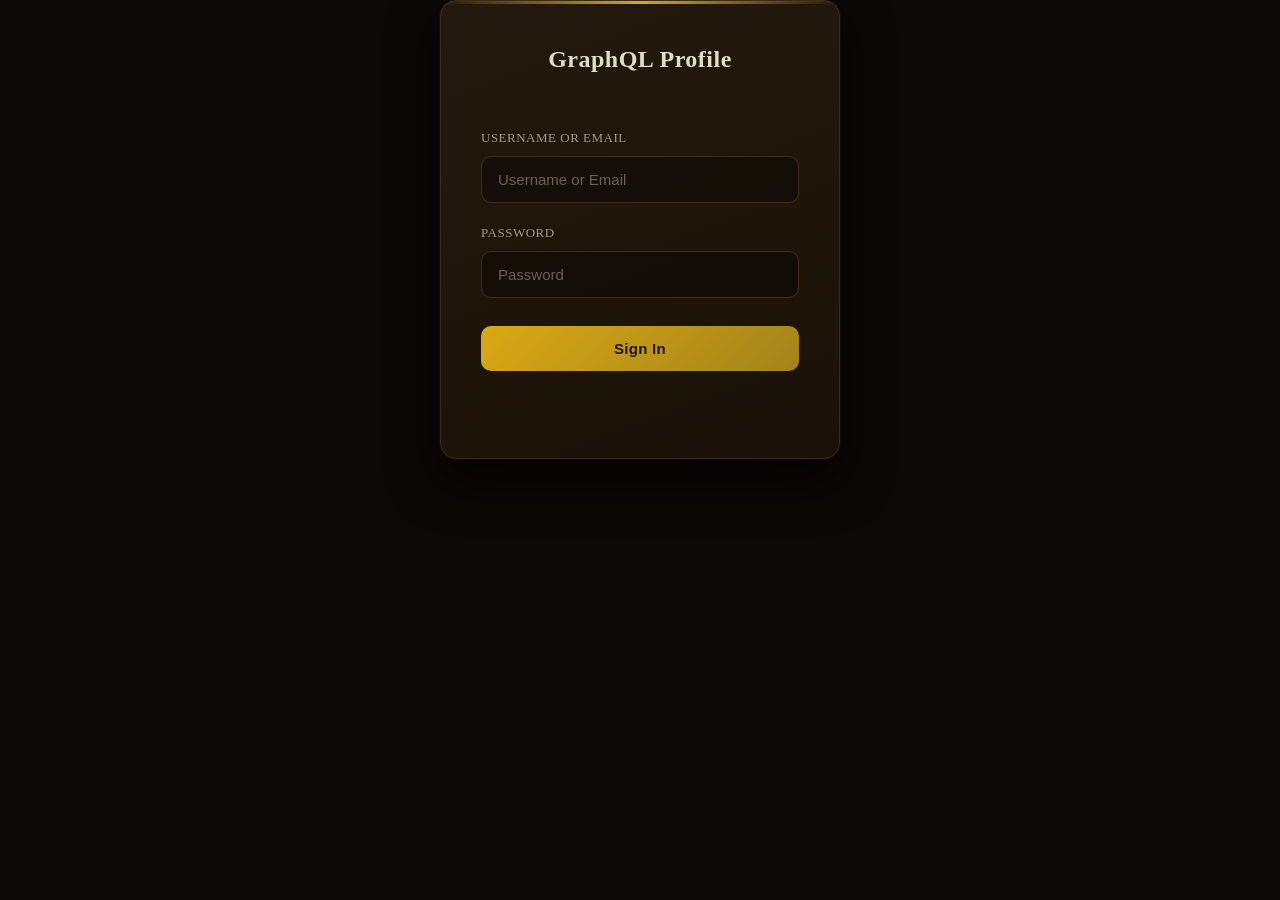
==== commit 1055c7ab: "remove path svg and changed in audit svg and upd css" ====
--- a/index.html
+++ b/index.html
@@ -23,67 +23,51 @@
     </div>
 
     <div id="profile-section" class="hidden">
-        
         <div class="dashboard"> 
             
             <!-- Header -->
             <header class="header">
                 <div class="logo">
-                <svg width="24" height="24" viewBox="0 0 24 24" fill="#a39c87" xmlns="http://www.w3.org/2000/svg">
-                <path d="M14.051 2.751l4.935 2.85c.816-.859 2.173-.893 3.032-.077.148.14.274.301.377.477.589 1.028.232 2.339-.796 2.928-.174.1-.361.175-.558.223v5.699c1.146.273 1.854 1.423 1.58 2.569-.048.204-.127.4-.232.581-.592 1.023-1.901 1.374-2.927.782-.196-.113-.375-.259-.526-.429l-4.905 2.832c.372 1.124-.238 2.335-1.361 2.706-.217.071-.442.108-.67.108-1.181.001-2.139-.955-2.14-2.136 0-.205.029-.41.088-.609l-4.936-2.847c-.816.854-2.171.887-3.026.07-.854-.816-.886-2.171-.07-3.026.283-.297.646-.506 1.044-.603l.001-5.699c-1.15-.276-1.858-1.433-1.581-2.584.047-.198.123-.389.224-.566.592-1.024 1.902-1.374 2.927-.782.177.101.339.228.48.377l4.938-2.85C9.613 1.612 10.26.423 11.39.088 11.587.029 11.794 0 12 0c1.181-.001 2.139.954 2.14 2.134.001.209-.03.418-.089.617zm-.515.877c-.019.021-.037.039-.058.058l6.461 11.19c.026-.009.056-.016.082-.023V9.146c-1.145-.283-1.842-1.442-1.558-2.588.006-.024.012-.049.019-.072l-4.946-2.858zm-3.015.059l-.06-.06-4.946 2.852c.327 1.135-.327 2.318-1.461 2.645-.026.008-.051.014-.076.021v5.708l.084.023 6.461-11.19-.002.001zm2.076.507c-.39.112-.803.112-1.192 0l-6.46 11.189c.294.283.502.645.6 1.041h12.911c.097-.398.307-.761.603-1.044L12.597 4.194zm.986 16.227l4.913-2.838c-.015-.047-.027-.094-.038-.142H5.542l-.021.083 4.939 2.852c.388-.404.934-.653 1.54-.653.627 0 1.19.269 1.583.698z"></path>
-                </svg>graph-QL</div>
+                    <svg width="24" height="24" viewBox="0 0 24 24" fill="#a39c87" xmlns="http://www.w3.org/2000/svg">
+                        <path d="M14.051 2.751l4.935 2.85c.816-.859 2.173-.893 3.032-.077.148.14.274.301.377.477.589 1.028.232 2.339-.796 2.928-.174.1-.361.175-.558.223v5.699c1.146.273 1.854 1.423 1.58 2.569-.048.204-.127.4-.232.581-.592 1.023-1.901 1.374-2.927.782-.196-.113-.375-.259-.526-.429l-4.905 2.832c.372 1.124-.238 2.335-1.361 2.706-.217.071-.442.108-.67.108-1.181.001-2.139-.955-2.14-2.136 0-.205.029-.41.088-.609l-4.936-2.847c-.816.854-2.171.887-3.026.07-.854-.816-.886-2.171-.07-3.026.283-.297.646-.506 1.044-.603l.001-5.699c-1.15-.276-1.858-1.433-1.581-2.584.047-.198.123-.389.224-.566.592-1.024 1.902-1.374 2.927-.782.177.101.339.228.48.377l4.938-2.85C9.613 1.612 10.26.423 11.39.088 11.587.029 11.794 0 12 0c1.181-.001 2.139.954 2.14 2.134.001.209-.03.418-.089.617zm-.515.877c-.019.021-.037.039-.058.058l6.461 11.19c.026-.009.056-.016.082-.023V9.146c-1.145-.283-1.842-1.442-1.558-2.588.006-.024.012-.049.019-.072l-4.946-2.858zm-3.015.059l-.06-.06-4.946 2.852c.327 1.135-.327 2.318-1.461 2.645-.026.008-.051.014-.076.021v5.708l.084.023 6.461-11.19-.002.001zm2.076.507c-.39.112-.803.112-1.192 0l-6.46 11.189c.294.283.502.645.6 1.041h12.911c.097-.398.307-.761.603-1.044L12.597 4.194zm.986 16.227l4.913-2.838c-.015-.047-.027-.094-.038-.142H5.542l-.021.083 4.939 2.852c.388-.404.934-.653 1.54-.653.627 0 1.19.269 1.583.698z"></path>
+                    </svg>
+                    graph-QL
+                </div>
                 <div id="cohort"><span></span></div>
                 <button id="logout-btn">Sign Out</button>
             </header>
 
-
-            <!-- Main Layout (Sidebar + Content) -->
+            <!-- Main Layout (3 Columns: Sidebar | Middle (XP, Level, Audit Donut) | Skills) -->
             <div class="main-container">
                 
-                <!-- Left Sidebar -->
+                <!-- 1. Left Sidebar: User Info -->
                 <aside class="sidebar">
-                    <div class="avatar-section" id="avatar-container">
-                        <!-- Avatar will be injected here -->
-                    </div>
-                    <div class="user-info" id="user-info-container">
-                        <!-- User info will be injected here -->
-                    </div>
+                    <div class="avatar-section" id="avatar-container"></div>
+                    <div class="user-info" id="user-info-container"></div>
                 </aside>
 
-                <!-- Right Content -->
-                <main class="content">
+                <!-- 2. Middle Column: XP, Level, and Audit Ratio Donut Chart -->
+                <div class="middle-column">
+                    <div class="stat-card" id="xp-card"></div>
+                    <div class="stat-card" id="level-card"></div>
                     
-                    <!-- Statistics Cards -->
-                    <div class="stats-row" id="stats-container">
-                        <div class="stat-card" id="audit-card">
-                            <!-- Audit data will be injected here -->
-                        </div>
-                        <div class="stat-card" id="xp-card">
-                            <!-- XP data will be injected here -->
-                        </div>
-                        <div class="stat-card" id="level-card">
-                            <!-- Level data will be injected here -->
-                        </div>
+                    <div class="graph-card audit-graph">
+                        <h3>Audit Ratio</h3>
+                        <svg id="audit-chart" viewBox="0 0 200 200"></svg>
                     </div>
+                </div>
 
-                    <!-- Graphs Section -->
-                    <div class="graphs-row">
-                        <div class="graph-card exp-graph">
-                            <h3>XP over time</h3>
-                            <svg id="xp-graph" viewBox="-80 -10 720 360" preserveAspectRatio="none" style="width: 100%; height: 100%; min-height: 250px;"></svg>
-                        </div>
-                        
-                        <div class="graph-card skills-graph">
-                            <h3>Skills</h3>
-                            <svg id="skills-chart" viewBox="0 0 500 400" preserveAspectRatio="none" style="width: 100%; height: 100%; min-height: 250px;"></svg>
-                        </div>
+                <!-- 3. Right Column: Skills Graph -->
+                <div class="right-column">
+                    <div class="graph-card skills-graph">
+                        <h3>Skills</h3>
+                        <svg id="skills-chart" viewBox="0 0 500 400" preserveAspectRatio="none" style="width: 100%; height: 100%; min-height: 400px;"></svg>
                     </div>
-                    
-                </main>
+                </div>
+
             </div>
         </div>
     </div>
     <script type="module" src="./js/main.js"></script>
-
 </body>
 </html>
--- a/css/style.css
+++ b/css/style.css
@@ -5,7 +5,7 @@
 }
 
 html, body {
-    height: 100%;
+    min-height: 100%;
     margin: 0;
 }
 
@@ -204,13 +204,13 @@
     height: 16px;
     background: rgba(43, 255, 0, 0.2);
     border-radius: 50%;
-    animation: hover 1.8s ease-in-out both alternate infinite;
+    animation: bounce 1.8s ease-in-out both alternate infinite;
 }
 
 /* Main Layout (Sidebar + Content) */
 .main-container {
     display: grid;
-    grid-template-columns: 280px 1fr;
+    grid-template-columns: 300px 1fr 1fr; 
     gap: 20px;
     flex: 1;
 }
@@ -300,7 +300,7 @@
 /* Stats Row */
 .stats-row {
     display: grid;
-    grid-template-columns: repeat(3, 1fr);
+    grid-template-columns: repeat(auto-fit, minmax(236px, 1fr));
     gap: 20px;
 }
 
@@ -309,7 +309,7 @@
     background: #1F150C;
     border: 1px solid #412D15;
     border-radius: 12px;
-    padding: 20px;
+    padding: 40px 20px;
 }
 
 .stat-card h3 {
@@ -372,12 +372,13 @@
 .graph-card h3 {
     margin-bottom: 20px;
     color: #E1DCC9;
+    margin-right: 420px;
 }
 
 /* Graphs Row */
 .graphs-row {
     display: grid;
-    grid-template-columns: 1.5fr 1fr;
+    grid-template-columns: repeat(auto-fit, minmax(300px, 1fr));
     gap: 20px;
     flex: 1;
 }
@@ -386,9 +387,35 @@
     flex: 1;
 }
 
+.middle-column {
+    display: flex;
+    flex-direction: column;
+    gap: 20px;
+}
+
+.right-column {
+    display: flex;
+    flex-direction: column;
+}
+
+.right-column .graph-card {
+    flex: 1;
+}
+
+.audit-graph {
+    align-items: center;
+    justify-content: center;
+    flex: 1;
+    min-height: 280px;
+}
+#audit-chart {
+    width: 220px;  
+    height: 220px; 
+    display: block;
+}
 
 /* Animations */
-@keyframes hover {
+@keyframes bounce {
     0%,
     100% {
         transform: translateY(-50%) scale(1);
@@ -397,4 +424,30 @@
     50% {
         transform: translateY(-50%) scale(0.4);
     }
+}
+
+@media (max-width: 625px) {
+    .logo {
+        display: none;
+    }
+}
+
+@media (max-width: 1200px) {
+    .main-container {
+        grid-template-columns: 1fr 1fr; 
+    }
+
+    .right-column {
+        grid-column: 1 / -1; 
+    }
+}
+
+@media (max-width: 768px) {
+    .main-container {
+        grid-template-columns: 1fr;
+    }
+    
+    .right-column {
+        grid-column: auto;
+    }
 }
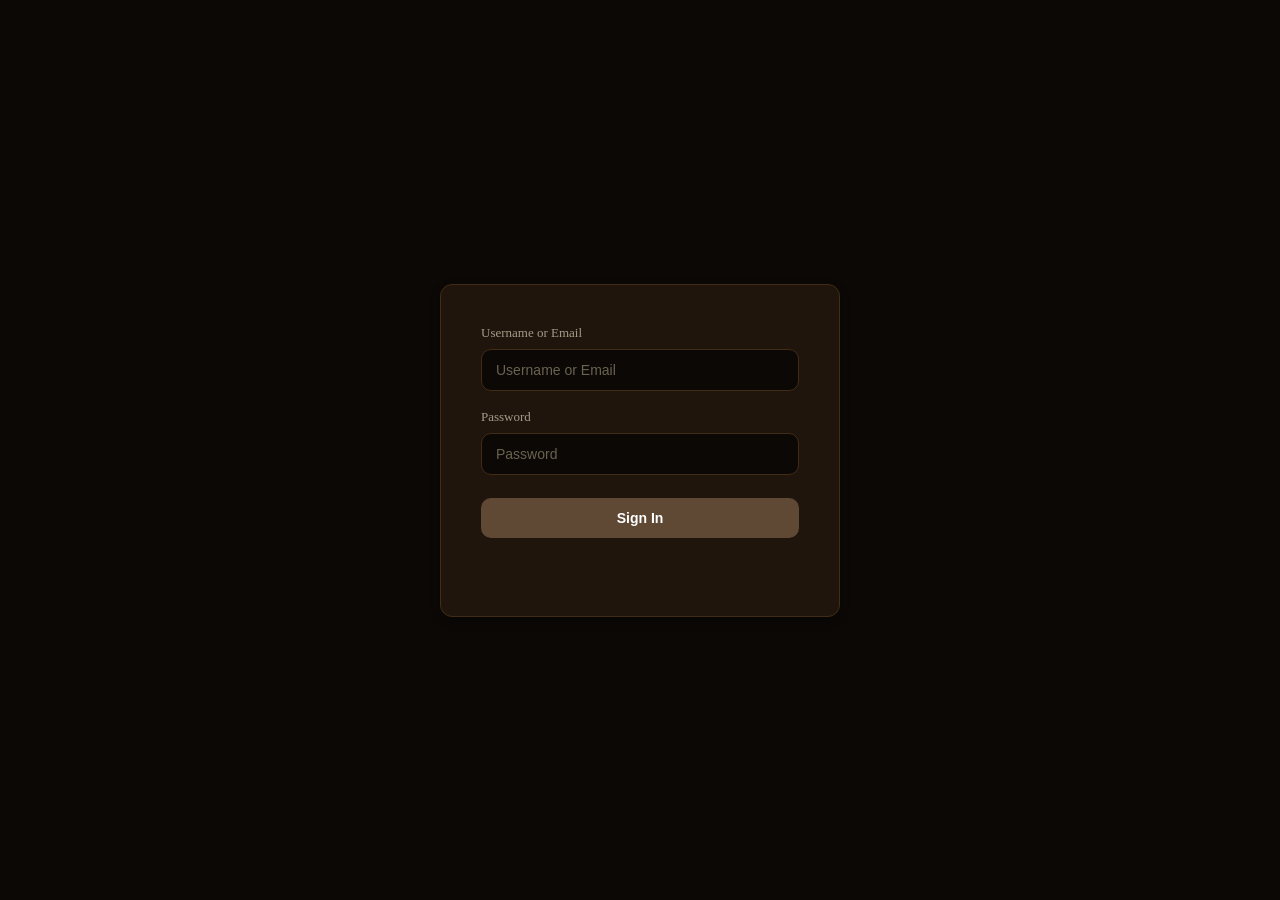
==== commit 03b50f77: "handle empty user/data && fix grid zoom" ====
--- a/index.html
+++ b/index.html
@@ -8,9 +8,8 @@
 </head>
 <body>
 
-    <div id="login-section" class="login-container">
+    <div id="login-section" class="hidden">
         <form id="login-form">
-            <h1>GraphQL Profile</h1>
             <label for="identifier">Username or Email</label>
             <input id="identifier" type="text" placeholder="Username or Email">
             
--- a/css/style.css
+++ b/css/style.css
@@ -14,75 +14,55 @@
     display: flex;
     justify-content: center;
     align-items: center;
+    min-height: 100vh;
 }
 
 .hidden {
     display: none !important;
 }
 
-/* (Sign In) - Dark/Earthy Theme */
+/* (Sign In) - Simple & Matched with Profile Theme */
 #login-section {
     position: relative;
     width: 100%;
     max-width: 400px;
-    background: linear-gradient(160deg, #24190e 0%, #1a1108 100%);
-    padding: 45px 40px;
-    border-radius: 16px;
-    border: 1px solid #3a2c1a;
-    box-shadow:
-        0 20px 50px rgba(0, 0, 0, 0.6),
-        0 0 0 1px rgba(163, 156, 135, 0.05),
-        inset 0 1px 0 rgba(255, 255, 255, 0.03);
-    overflow: hidden;
-}
-#login-section::before {
-    content: "";
-    position: absolute;
-    top: 0; left: 0; right: 0;
-    height: 3px;
-    background: linear-gradient(90deg, transparent, #daa813, transparent);
-}
-
-/* thin glowing top accent line */
-.login-container::before {
-    content: "";
-    position: absolute;
-    top: 0; left: 0; right: 0;
-    height: 3px;
-    background: linear-gradient(90deg, transparent, #daa813, transparent);
+    background: #1F150C; 
+    padding: 40px;
+    border-radius: 12px;
+    border: 1px solid #412D15; 
+    box-shadow: 0 4px 10px rgba(0, 0, 0, 0.3);
 }
 
 .login-container h1 {
-    text-align: center;
-    margin-bottom: 35px;
+    text-align: left;
+    margin-bottom: 25px;
     color: #E1DCC9;
-    font-size: 24px;
-    letter-spacing: 0.5px;
+    font-size: 20px;
+    font-weight: bold;
 }
 
 #login-form {
     display: flex;
     flex-direction: column;
-    gap: 22px;
+    gap: 18px;
 }
 
 #login-form label {
     color: #a39c87;
     font-size: 13px;
-    letter-spacing: 0.5px;
-    text-transform: uppercase;
-    margin-bottom: -12px;
+    text-transform: none; 
+    margin-bottom: -10px;
 }
 
 #login-form input {
-    padding: 14px 16px;
-    background-color: rgba(0, 0, 0, 0.35);
+    padding: 12px 14px;
+    background-color: #0b0806; 
     border: 1px solid #412D15;
     color: #E1DCC9;
     border-radius: 10px;
-    font-size: 15px;
+    font-size: 14px;
     outline: none;
-    transition: 0.25s ease;
+    transition: 0.2s ease;
 }
 
 #login-form input::placeholder {
@@ -90,30 +70,29 @@
 }
 
 #login-form input:focus {
-    border-color: #daa813;
-    box-shadow: 0 0 0 3px rgba(218, 168, 19, 0.15);
+    border-color: #a39c87; 
+    box-shadow: none;
 }
 
 #login-form button {
-    margin-top: 6px;
-    padding: 14px;
+    margin-top: 5px;
+    padding: 12px;
     border: none;
     border-radius: 10px;
-    background: linear-gradient(135deg, #daa813, #a3841a);
-    color: #1F150C;
-    font-size: 15px;
-    font-weight: bold;
-    letter-spacing: 0.3px;
+    background-color: #5f4934; 
+    color: white;
+    font-size: 14px;
+    font-weight: bold;
     cursor: pointer;
-    transition: 0.25s ease;
+    transition: 0.3s;
 }
 
 #login-form button:hover {
-    filter: brightness(1.1);
-    transform: translateY(-1px);
-    box-shadow: 0 6px 16px rgba(218, 168, 19, 0.25);
-}
-
+    background-color: #b91c1c; 
+    filter: none;
+    transform: none;
+    box-shadow: none;
+}
 #error-message {
     min-height: 20px;
     color: #f87171;
@@ -210,9 +189,10 @@
 /* Main Layout (Sidebar + Content) */
 .main-container {
     display: grid;
-    grid-template-columns: 300px 1fr 1fr; 
+    grid-template-columns: 280px minmax(0, 1fr) minmax(0, 1fr); 
     gap: 20px;
     flex: 1;
+    width: 100%;
 }
 
 /* Sidebar (Left) */
@@ -234,21 +214,6 @@
     padding: 0;
     display: flex;
     justify-content: center;
-}
-.user-info .usrnm {
-    color: #E1DCC9;
-    font-size: 18px;
-    font-style: italic;
-    font-weight: bold;
-    margin: 0;
-}
-.user-info{
-    color: #daa813;
-    font-size: 17px;
-    text-align: left;
-    display: flex;
-    flex-direction: column;
-    gap: 30px;
 }
 
 .avatar {
@@ -260,8 +225,7 @@
     box-shadow: 0 0 0 4px rgba(218, 168, 19, 0.12), 0 8px 20px rgba(0, 0, 0, 0.5);
 }
 
-/* User Info Section */
-
+/* User Info Section (Merged and Cleaned) */
 .user-info {
     color: #daa813;
     font-size: 17px;
@@ -273,6 +237,15 @@
     padding-top: 18px;
     border-top: 1px solid #412D15;
 }
+
+.user-info .usrnm {
+    color: #E1DCC9;
+    font-size: 18px;
+    font-style: italic;
+    font-weight: bold;
+    margin: 0;
+}
+
 .user-info h2 {
     color: #a39c87;
     font-weight: 400;
@@ -280,6 +253,7 @@
     text-transform: uppercase;
     letter-spacing: 0.5px;
 }
+
 .user-info h1 {
     color: #E1DCC9;
     font-size: 30px;
@@ -290,17 +264,11 @@
     color: #a39c87;
     font-size: 13px;
 }
+
 /* Content (Right) */
 .content {
     display: flex;
     flex-direction: column;
-    gap: 20px;
-}
-
-/* Stats Row */
-.stats-row {
-    display: grid;
-    grid-template-columns: repeat(auto-fit, minmax(236px, 1fr));
     gap: 20px;
 }
 
@@ -315,7 +283,7 @@
 .stat-card h3 {
     font-size: 16px;
     color: #cbd5e1;
-    margin-bottom: 10px;
+    margin-bottom: 0; 
 }
 
 .stat-card span {
@@ -323,7 +291,6 @@
     font-weight: bold;
     color: #E1DCC9; 
 }
-
 
 .stat-header {
     display: flex;
@@ -331,7 +298,6 @@
     align-items: center; 
     width: 100%;
 }
-
 
 .icon-title {
     display: flex;
@@ -345,17 +311,10 @@
     color: #a39c87; 
 }
 
-
 .stat-header > span {
     font-size: 28px;
     font-weight: bold;
     color: #E1DCC9; 
-}
-
-.stat-card h3 {
-    font-size: 16px;
-    color: #cbd5e1;
-    margin-bottom: 0; 
 }
 
 /* Graph Cards */
@@ -372,15 +331,8 @@
 .graph-card h3 {
     margin-bottom: 20px;
     color: #E1DCC9;
-    margin-right: 420px;
-}
-
-/* Graphs Row */
-.graphs-row {
-    display: grid;
-    grid-template-columns: repeat(auto-fit, minmax(300px, 1fr));
-    gap: 20px;
-    flex: 1;
+    width: 100%; 
+    text-align: left;
 }
 
 .graph-card svg {
@@ -408,6 +360,7 @@
     flex: 1;
     min-height: 280px;
 }
+
 #audit-chart {
     width: 220px;  
     height: 220px; 
@@ -420,7 +373,6 @@
     100% {
         transform: translateY(-50%) scale(1);
     }
-
     50% {
         transform: translateY(-50%) scale(0.4);
     }
@@ -434,7 +386,7 @@
 
 @media (max-width: 1200px) {
     .main-container {
-        grid-template-columns: 1fr 1fr; 
+        grid-template-columns: 280px 1fr; 
     }
 
     .right-column {
